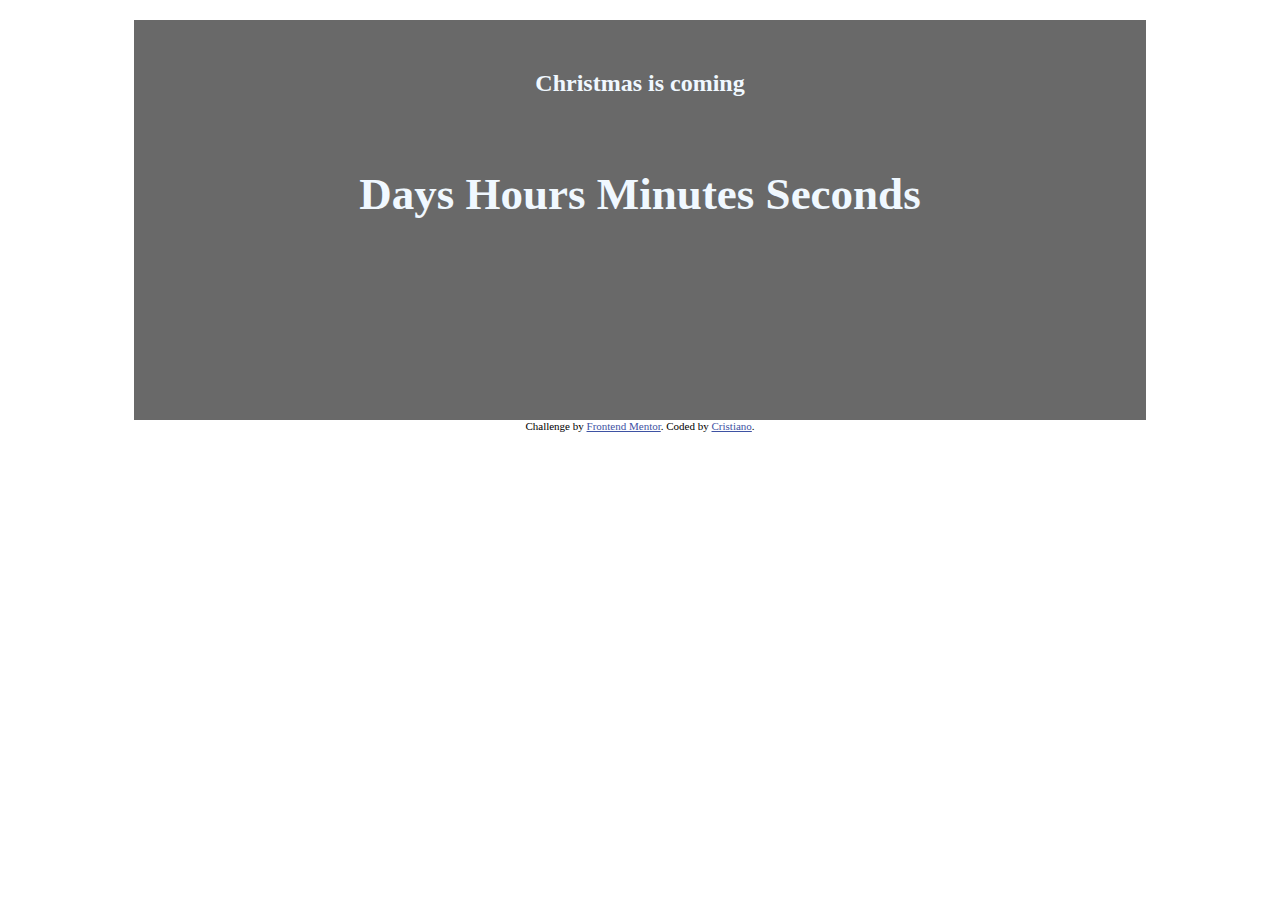
==== index.html @ f73690a8 "renamed home page" ====
<!DOCTYPE html>
<html lang="en">
  <head>
    <meta charset="UTF-8" />
    <meta name="viewport" content="width=device-width, initial-scale=1.0" />
    <link rel="icon" type="image/png" sizes="32x32" href="./images/favicon-32x32.png" />
    <link rel="stylesheet" href="style.css" />
    <title>Countdown timer</title>
  </head>
  <body>
    <div class="container">
      <h2 id="title">Christmas is coming</h2>
      <div class="countdown">
        <!-- figure out how to place numbers on top of each span -->
        <span id="Days" class="text">Days</span>
        <span id="Hours" class="text">Hours</span>
        <span id="Minutes" class="text">Minutes</span>
        <span id="Seconds" class="text">Seconds</span>
      </div>
    </div>
    <div class="attribution">
      Challenge by <a href="#">Frontend Mentor</a>. Coded by
      <a href="https://cristianocodes.net/" target="_blank">Cristiano</a>.
    </div>
    <script src="main.js"></script>
  </body>
</html>
---- style.css ----
body {
  text-align: center;
  /* padding: 5%; */
}
.container {
    background-color: dimgray;
    width: 80%;
    height: 400px;
    margin: auto;
    /* padding: 5% 10%; */

}
#title{
    color: aliceblue;
    padding: 5% 5%;
}
.countdown {
  color: aliceblue;
  font-size: 45px;
  font-weight: 600;
}

.attribution {
  font-size: 11px;
  text-align: center;
}
.attribution a {
  color: hsl(228, 45%, 44%);
}
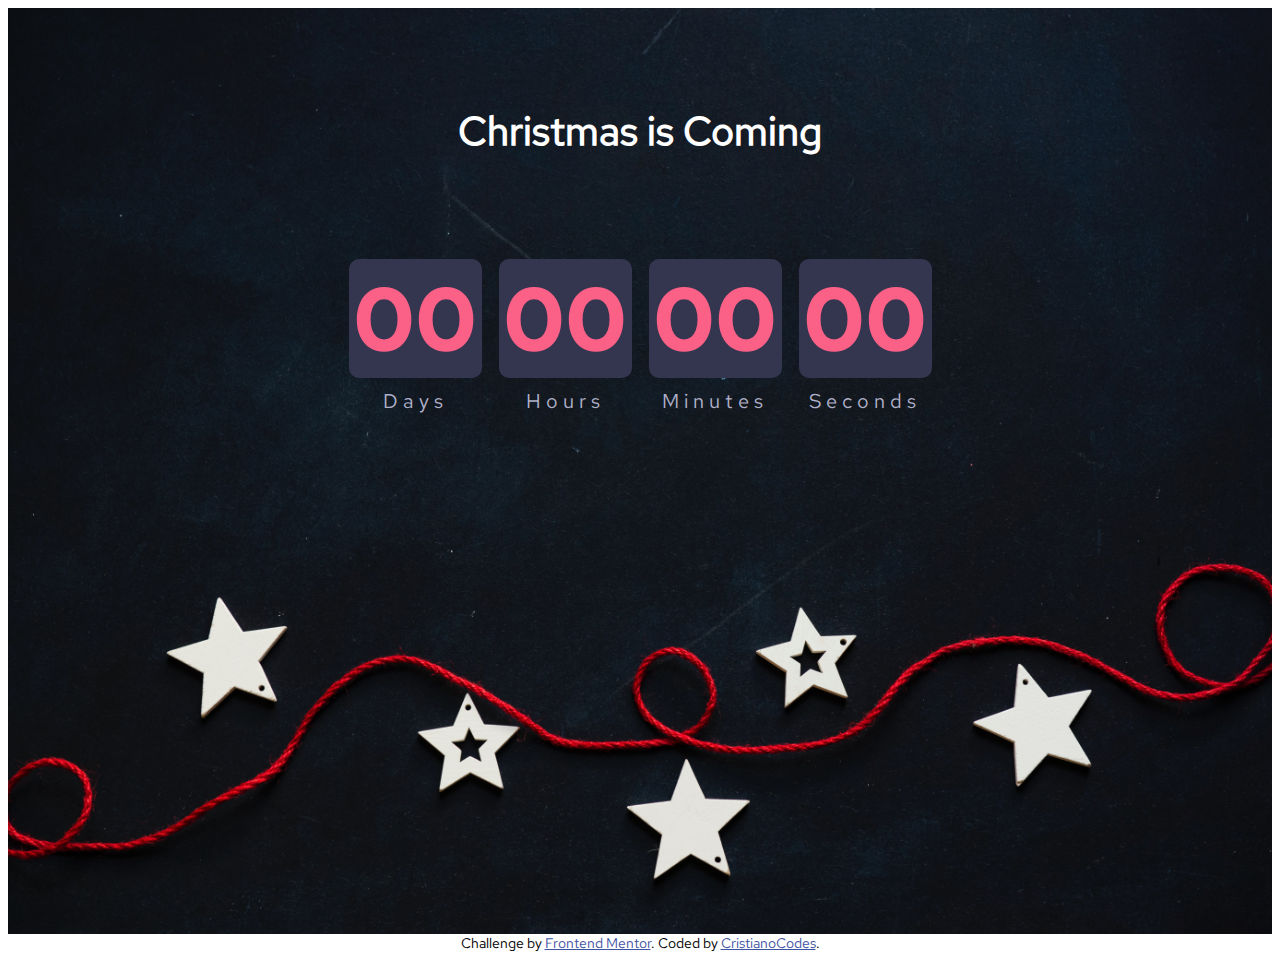
==== commit ac37c4f4: "finished the coding and now only writing documentation left" ====
--- a/index.html
+++ b/index.html
@@ -3,24 +3,23 @@
   <head>
     <meta charset="UTF-8" />
     <meta name="viewport" content="width=device-width, initial-scale=1.0" />
-    <link rel="icon" type="image/png" sizes="32x32" href="./images/favicon-32x32.png" />
+    <link rel="icon" type="image/png" sizes="32x32" href="assets/icons8-countdown-clock-32.png" />
     <link rel="stylesheet" href="style.css" />
     <title>Countdown timer</title>
   </head>
   <body>
     <div class="container">
-      <h2 id="title">Christmas is coming</h2>
+      <h2 id="title">Christmas is Coming</h2>
       <div class="countdown">
-        <!-- figure out how to place numbers on top of each span -->
-        <span id="Days" class="text">Days</span>
-        <span id="Hours" class="text">Hours</span>
-        <span id="Minutes" class="text">Minutes</span>
-        <span id="Seconds" class="text">Seconds</span>
+        <!-- splitting this div into smaller divs to make it easier to style each of these divs -->
+        <div class="col"><a id="daysD" class="digit">00</a><a id="days" class="text">Days</a></div>
+        <div class="col"><a id="hoursD" class="digit">00</a> <a id="hours" class="text">Hours</a></div>
+        <div class="col"><a id="minutesD" class="digit">00</a> <a id="minutes" class="text">Minutes</a></div>
+        <div class="col"><a id="secondsD" class="digit">00</a> <a id="seconds" class="text">Seconds</a></div>
       </div>
     </div>
     <div class="attribution">
-      Challenge by <a href="#">Frontend Mentor</a>. Coded by
-      <a href="https://cristianocodes.net/" target="_blank">Cristiano</a>.
+      Challenge by <a href="#">Frontend Mentor</a>. Coded by <a href="https://cristianocodes.net/" target="_blank">CristianoCodes</a>.
     </div>
     <script src="main.js"></script>
   </body>
--- a/style.css
+++ b/style.css
@@ -1,29 +1,103 @@
+@font-face {
+  font-family: RedHat;
+  font-weight: normal;
+  src: url("assets/font/RedHatText-Regular.ttf");
+}
+@font-face {
+  font-family: RedHatBold;
+  font-weight: bold;
+  src: url("assets/font/RedHatText-Bold.ttf");
+}
 body {
-  text-align: center;
-  /* padding: 5%; */
+  font-family: "RedHat";
 }
 .container {
-    background-color: dimgray;
-    width: 80%;
-    height: 400px;
-    margin: auto;
-    /* padding: 5% 10%; */
+  display: flex;
+  flex-direction: column;
+  justify-content: center;
+  align-items: center;
+  text-align: center;
+  min-height: 95vh;
 
+  background-image: url("assets/joanna-kosinska-h2O_jHvjfIM-unsplash.jpg");
+  background-size: cover;
+  background-position: center;
 }
-#title{
-    color: aliceblue;
-    padding: 5% 5%;
+#title {
+  color: #fff;
+  padding: 5% 5%;
+  font-size: 40px;
 }
 .countdown {
-  color: aliceblue;
-  font-size: 45px;
-  font-weight: 600;
+  color: hsl(345, 95%, 68%);
+  margin-bottom: 40%;
+
+  display: flex;
+  justify-content: center;
+  align-items: center;
+  text-align: center;
+  flex-direction: row;
+}
+.col {
+  width: 140px;
+  display: flex;
+  flex-direction: column;
+
+  margin: 5px;
+}
+.col a {
+  width: 95%;
+  margin: auto;
+  margin-bottom: 10px;
+}
+.digit {
+  font-size: 90px;
+  font-family: "RedHatBold";
+  background-color: hsl(236, 21%, 26%);
+  border-radius: 10px;
+}
+.text {
+  color: hsl(238, 19%, 74%);
+  /* width: 60%; */
+  font-size: 20px;
+  letter-spacing: 5px;
 }
 
 .attribution {
-  font-size: 11px;
+  font-size: 14px;
   text-align: center;
 }
 .attribution a {
   color: hsl(228, 45%, 44%);
 }
+
+/* ---------- Media Breakpoints ---------- */
+@media (max-width: 700px) {
+  #title {
+    font-size: 35px;
+  }
+  .col {
+    width: 100px;
+  }
+  .digit {
+    font-size: 70px;
+  }
+  .text {
+    font-size: 14px;
+  }
+}
+@media (max-width: 500px) {
+  #title {
+    font-size: 25px;
+  }
+  .col {
+    width: 70px;
+  }
+  .digit {
+    font-size: 50px;
+  }
+  .text {
+    font-size: 10px;
+    letter-spacing: 2px;
+  }
+}
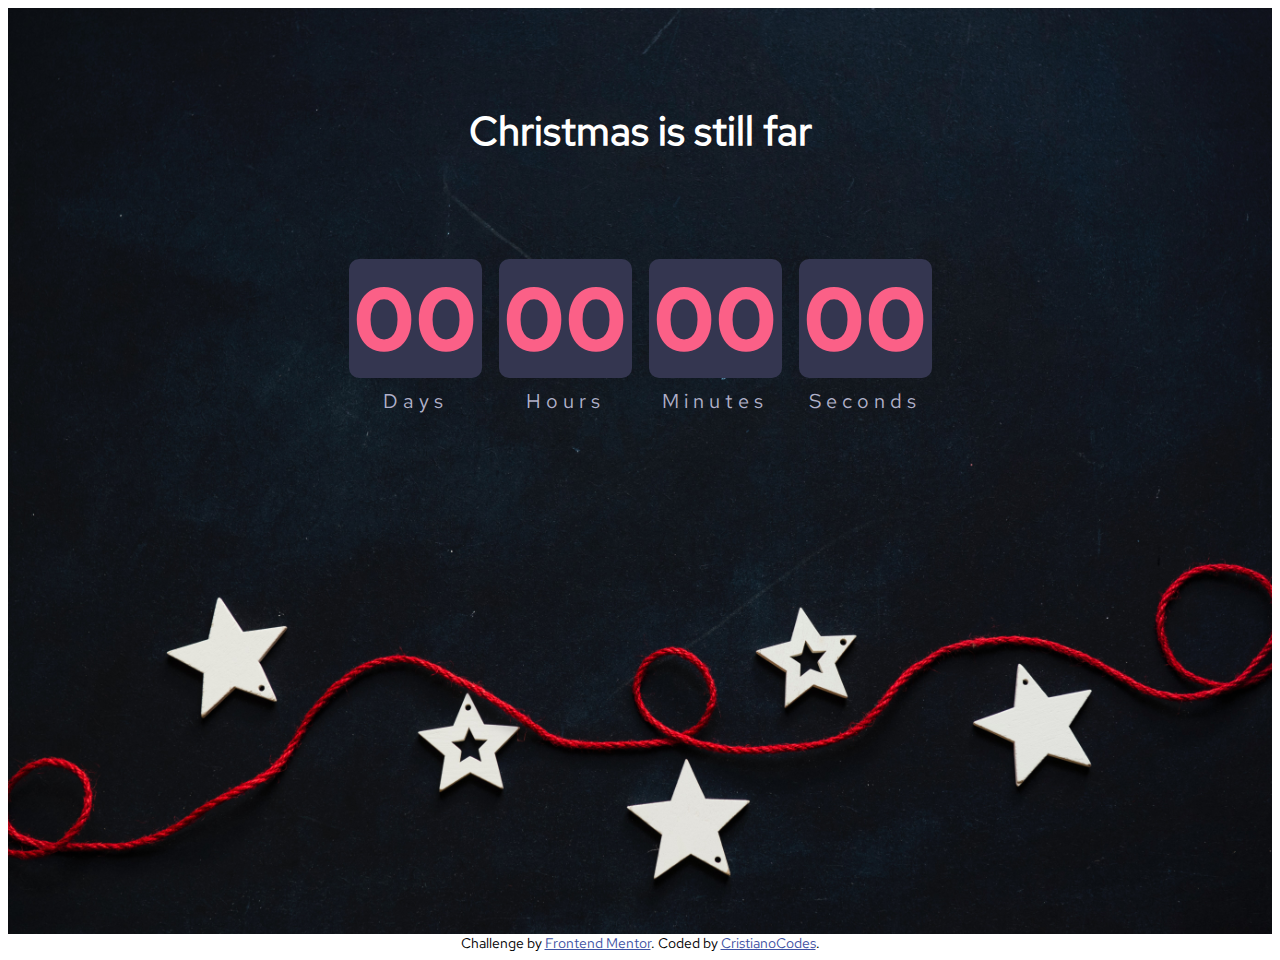
==== commit ae828bc4: "Update index.html" ====
--- a/index.html
+++ b/index.html
@@ -9,7 +9,7 @@
   </head>
   <body>
     <div class="container">
-      <h2 id="title">Christmas is Coming</h2>
+      <h2 id="title">Christmas is still far</h2>
       <div class="countdown">
         <!-- splitting this div into smaller divs to make it easier to style each of these divs -->
         <div class="col"><a id="daysD" class="digit">00</a><a id="days" class="text">Days</a></div>
